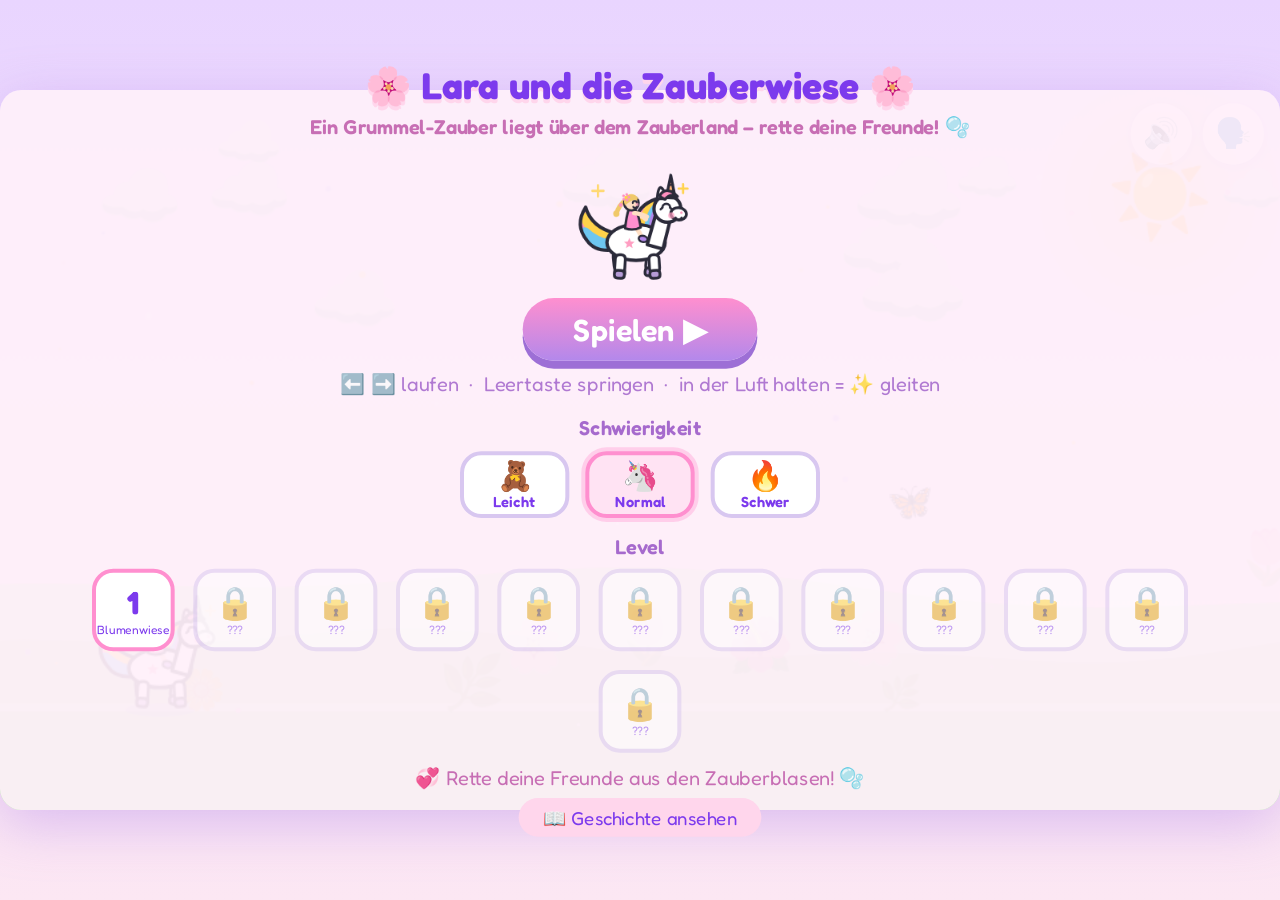
==== index.html @ b049fe11 "Großes Magie-Update: Geschichte, Fohlen, Stimmen und Musik - Geschichte: Intro-Szene (Grummel-Blasen" ====
<!DOCTYPE html>
<html lang="de">
<head>
    <meta charset="UTF-8">
    <meta name="viewport" content="width=device-width, initial-scale=1.0, maximum-scale=1.0, user-scalable=no, viewport-fit=cover">
    <title>Lara und die Zauberwiese 🦄</title>

    <!-- iPad/iPhone: als Vollbild-App vom Home-Bildschirm startbar -->
    <meta name="apple-mobile-web-app-capable" content="yes">
    <meta name="mobile-web-app-capable" content="yes">
    <meta name="apple-mobile-web-app-status-bar-style" content="black-translucent">
    <meta name="apple-mobile-web-app-title" content="Lara">
    <meta name="theme-color" content="#e9d5ff">
    <link rel="apple-touch-icon" href="bella.png">

    <!-- Verspielte Schrift "Fredoka" (optional, Fallback: Comic Sans MS) -->
    <link rel="preconnect" href="https://fonts.googleapis.com">
    <link rel="preconnect" href="https://fonts.gstatic.com" crossorigin>
    <link href="https://fonts.googleapis.com/css2?family=Fredoka:wght@400;600;700&display=swap" rel="stylesheet">

    <link rel="stylesheet" href="css/style.css">
</head>
<body>

<!-- Rahmen, der das Spiel mittig hält und skaliert -->
<div id="skalier-rahmen">
    <div id="spiel-container">

        <!-- Das eigentliche Spielfeld (feste interne Auflösung) -->
        <canvas id="spiel-canvas" width="960" height="540"></canvas>

        <!-- Kleine Knöpfe oben rechts: Pause + Ton + Stimmen -->
        <div id="hud-knoepfe">
            <button id="pause-knopf" title="Pause (P)">⏸️</button>
            <button id="mute-knopf" title="Ton an/aus (M)">🔊</button>
            <button id="stimme-knopf" title="Stimmen an/aus (S)">🗣️</button>
        </div>

        <!-- ===== Startbildschirm ===== -->
        <div class="overlay sichtbar" id="start-bildschirm">
            <h1>🌸 Lara und die Zauberwiese 🌸</h1>
            <p class="untertitel">Ein Grummel-Zauber liegt über dem Zauberland – rette deine Freunde! 🫧</p>
            <!-- Lara auf Bella wird hier live mit drawBella() gezeichnet (ui.js) -->
            <canvas id="bella-vorschau" class="bella-gross" width="220" height="170"></canvas>
            <button class="gross-knopf" id="spielen-knopf">Spielen ▶</button>
            <p class="hinweis">⬅️ ➡️ laufen &nbsp;·&nbsp; Leertaste springen &nbsp;·&nbsp; in der Luft halten = ✨ gleiten</p>
            <p class="auswahl-titel">Schwierigkeit</p>
            <div id="schwierigkeit-auswahl"></div>
            <p class="auswahl-titel">Level</p>
            <div id="level-auswahl"></div>
            <p id="highscore-anzeige"></p>
            <p id="freunde-anzeige"></p>
            <button class="klein-knopf mini" id="intro-knopf">📖 Geschichte ansehen</button>
        </div>

        <!-- ===== Intro-Szene: Die Fohlen werden entführt ===== -->
        <!-- Transparent, damit die Animation im Spielfeld sichtbar ist -->
        <div class="overlay" id="intro-bildschirm">
            <p id="intro-text"></p>
            <button class="klein-knopf" id="intro-weiter-knopf">Weiter ⏭</button>
        </div>

        <!-- ===== Geschichte vor jedem Level ===== -->
        <div class="overlay" id="geschichte-bildschirm">
            <p class="auswahl-titel" id="geschichte-titel"></p>
            <h2 id="geschichte-name"></h2>
            <div id="geschichte-freund"></div>
            <!-- In Boss-Leveln: das gefangene Fohlen, live gezeichnet -->
            <canvas id="geschichte-fohlen" width="170" height="140"></canvas>
            <p id="geschichte-text"></p>
            <button class="gross-knopf" id="geschichte-los-knopf">Los geht's! 🦄</button>
        </div>

        <!-- ===== Pause ===== -->
        <div class="overlay" id="pause-bildschirm">
            <h2>Kleine Pause 💤</h2>
            <button class="gross-knopf" id="weiter-spielen-knopf">Weiter ▶</button>
            <button class="klein-knopf" id="pause-menue-knopf">Zum Menü 🏠</button>
        </div>

        <!-- ===== Level geschafft ===== -->
        <div class="overlay" id="geschafft-bildschirm">
            <h2>🎉 Super! Toll gemacht! 🎉</h2>
            <p id="geschafft-text"></p>
            <button class="gross-knopf" id="naechstes-level-knopf">Weiter ▶</button>
        </div>

        <!-- ===== "Nochmal?" – freundlich, kein hartes Game Over ===== -->
        <div class="overlay" id="nochmal-bildschirm">
            <h2>Ohje! 💜</h2>
            <p>Lara braucht eine kleine Kuschelpause.<br>Möchtest du es nochmal versuchen?</p>
            <button class="gross-knopf" id="nochmal-knopf">Nochmal spielen 🦄</button>
            <button class="klein-knopf" id="nochmal-menue-knopf">Zum Menü 🏠</button>
        </div>

        <!-- ===== Touch-Steuerung (nur auf Touch-Geräten sichtbar) ===== -->
        <div id="touch-steuerung">
            <div class="touch-gruppe">
                <button class="touch-knopf" id="touch-links">⬅️</button>
                <button class="touch-knopf" id="touch-rechts">➡️</button>
            </div>
            <button class="touch-knopf touch-sprung" id="touch-sprung">⬆️</button>
        </div>

    </div>
</div>

<!-- Klassische Script-Tags in fester Reihenfolge – KEINE ES-Module,
     damit das Spiel per Doppelklick (file://) ohne Server startet. -->
<script src="js/config.js"></script>
<script src="js/audio.js"></script>
<script src="js/musik.js"></script>
<script src="js/stimme.js"></script>
<script src="js/input.js"></script>
<script src="js/entities.js"></script>
<script src="js/player.js"></script>
<script src="js/levels.js"></script>
<script src="js/ui.js"></script>
<script src="js/game.js"></script>

</body>
</html>
---- css/style.css ----
/* =====================================================
   Bella und die Zauberwiese – Styling
   Pastell, viel Lila und Pink, große runde Knöpfe.
   ===================================================== */

* {
    margin: 0;
    padding: 0;
    box-sizing: border-box;
}

html, body {
    height: 100%;
    overflow: hidden;
}

body {
    background: linear-gradient(#e9d5ff, #fce7f3);
    font-family: 'Fredoka', 'Comic Sans MS', sans-serif;
    touch-action: manipulation; /* kein Doppeltipp-Zoom auf Tablets */
    -webkit-user-select: none;
    user-select: none;
    -webkit-touch-callout: none; /* kein "Kopieren/Teilen"-Menü bei langem Tippen */
    overscroll-behavior: none;   /* kein Gummiband-Wackeln beim Wischen (iOS) */
}

/* Hält das Spiel mittig; der Container wird per JS skaliert */
#skalier-rahmen {
    width: 100%;
    height: 100%;
    display: flex;
    align-items: center;
    justify-content: center;
}

/* Feste interne Größe – alles darin skaliert automatisch mit */
#spiel-container {
    position: relative;
    width: 960px;
    height: 540px;
    flex: none;
}

#spiel-canvas {
    width: 100%;
    height: 100%;
    display: block;
    border-radius: 16px;
    box-shadow: 0 10px 40px rgba(179, 136, 235, 0.45);
}

/* ---------- Pause-/Ton-Knöpfe oben rechts ---------- */

#hud-knoepfe {
    position: absolute;
    top: 10px;
    right: 12px;
    display: flex;
    gap: 8px;
    z-index: 6;
}

#hud-knoepfe button {
    width: 46px;
    height: 46px;
    border: none;
    border-radius: 50%;
    background: rgba(255, 255, 255, 0.75);
    font-size: 22px;
    cursor: pointer;
    box-shadow: 0 2px 6px rgba(124, 58, 237, 0.25);
}

#hud-knoepfe button:active {
    transform: scale(0.92);
}

/* ---------- Bildschirme / Overlays ---------- */

.overlay {
    position: absolute;
    inset: 0;
    display: none;
    flex-direction: column;
    align-items: center;
    justify-content: center;
    gap: 16px;
    text-align: center;
    background: rgba(255, 240, 250, 0.93);
    border-radius: 16px;
    z-index: 10;
}

.overlay.sichtbar {
    display: flex;
}

h1 {
    font-size: 42px;
    color: #7c3aed;
    text-shadow: 0 3px 0 #ffd6ec;
}

h2 {
    font-size: 38px;
    color: #7c3aed;
}

.overlay p {
    font-size: 22px;
    color: #9d5cc9;
    line-height: 1.5;
}

.hinweis {
    font-size: 17px !important;
    opacity: 0.8;
}

/* Untertitel mit der Rahmen-Geschichte auf dem Startbildschirm */
.untertitel {
    font-size: 15px !important;
    font-weight: 600;
    color: #c76eb4 !important;
    margin-top: -4px;
}

.bella-gross {
    font-size: 90px;
    animation: winken 2s ease-in-out infinite;
}

@keyframes winken {
    0%, 100% { transform: rotate(-8deg); }
    50%      { transform: rotate(8deg) translateY(-10px); }
}

/* ---------- Startbildschirm kompakter (viele Knöpfe) ---------- */

#start-bildschirm {
    gap: 7px;
}

#start-bildschirm h1 {
    font-size: 28px;
}

/* Vorschau-Bella kleiner anzeigen (interne Auflösung bleibt 220×170) */
#bella-vorschau.bella-gross {
    width: 132px;
    height: 102px;
}

#start-bildschirm .gross-knopf {
    padding: 10px 38px;
    font-size: 23px;
}

#start-bildschirm .hinweis {
    font-size: 15px !important;
}

/* ---------- Knöpfe ---------- */

.gross-knopf {
    font-family: inherit;
    font-size: 28px;
    font-weight: 600;
    color: white;
    background: linear-gradient(#ff8fcf, #b388eb);
    border: none;
    border-radius: 40px;
    padding: 16px 48px;
    cursor: pointer;
    box-shadow: 0 6px 0 #9d6fd6;
}

.gross-knopf:active {
    transform: translateY(4px);
    box-shadow: 0 2px 0 #9d6fd6;
}

.klein-knopf {
    font-family: inherit;
    font-size: 18px;
    color: #7c3aed;
    background: #ffd6ec;
    border: none;
    border-radius: 30px;
    padding: 10px 28px;
    cursor: pointer;
}

/* ---------- Auswahl (Schwierigkeit + Level) ---------- */

.auswahl-titel {
    margin: 4px 0 -2px;
    font-size: 15px !important;
    font-weight: 600;
    color: #b388eb;
    opacity: 0.9;
}

#schwierigkeit-auswahl {
    display: flex;
    gap: 12px;
    justify-content: center;
    flex-wrap: wrap;
}

.schwierigkeit-knopf {
    font-family: inherit;
    width: 82px;
    height: 50px;
    font-size: 22px;
    color: #7c3aed;
    background: white;
    border: 3px solid #d8c7f0;
    border-radius: 16px;
    cursor: pointer;
    display: flex;
    flex-direction: column;
    align-items: center;
    justify-content: center;
}

.schwierigkeit-knopf small {
    font-size: 11px;
    font-weight: 600;
}

.schwierigkeit-knopf:active {
    transform: scale(0.93);
}

/* gewählte Stufe deutlich hervorheben */
.schwierigkeit-knopf.aktiv {
    border-color: #ff8fcf;
    background: #ffe3f3;
    box-shadow: 0 0 0 3px rgba(255, 143, 207, 0.35);
}

#level-auswahl {
    display: flex;
    gap: 14px;
    justify-content: center;
    flex-wrap: wrap;
    max-width: 880px;
}

.level-knopf {
    font-family: inherit;
    width: 62px;
    height: 62px;
    font-size: 24px;
    font-weight: 700;
    color: #7c3aed;
    background: white;
    border: 3px solid #ff8fcf;
    border-radius: 16px;
    cursor: pointer;
    display: flex;
    flex-direction: column;
    align-items: center;
    justify-content: center;
}

.level-knopf small {
    font-size: 9px;
    font-weight: 400;
}

.level-knopf:not(.gesperrt):active {
    transform: scale(0.93);
}

.level-knopf.gesperrt {
    opacity: 0.5;
    border-color: #d8c7f0;
    cursor: default;
}

#highscore-anzeige {
    font-size: 16px !important;
    color: #b388eb;
}

/* Reihe der geretteten Freunde auf dem Startbildschirm */
#freunde-anzeige {
    font-size: 15px !important;
    color: #c76eb4;
    margin-top: -6px;
}

#freunde-anzeige small {
    font-size: 12px;
    opacity: 0.8;
}

/* ---------- Geschichte-Bildschirm (vor jedem Level) ---------- */

/* Halbdurchsichtig, damit das Level dahinter als Kulisse zu sehen ist */
#geschichte-bildschirm {
    background: rgba(255, 240, 250, 0.88);
}

#geschichte-freund {
    font-size: 64px;
    line-height: 1.1;
    animation: freund-schweben 2.4s ease-in-out infinite;
}

@keyframes freund-schweben {
    0%, 100% { transform: translateY(0); }
    50%      { transform: translateY(-12px); }
}

#geschichte-text {
    max-width: 660px;
    font-size: 21px !important;
}

/* Das gefangene Fohlen auf dem Boss-Geschichte-Bildschirm */
#geschichte-fohlen {
    display: none;
    animation: freund-schweben 2.4s ease-in-out infinite;
}

/* ---------- Intro-Szene ---------- */
/* Transparent: Die Animation läuft im Spielfeld dahinter.
   Text und Knopf sitzen unten, tippen stört das Spiel nicht. */
#intro-bildschirm {
    background: none;
    justify-content: flex-end;
    padding-bottom: 26px;
    pointer-events: none;
}

#intro-bildschirm > * {
    pointer-events: auto;
}

#intro-text {
    max-width: 720px;
    background: rgba(255, 240, 250, 0.92);
    border-radius: 20px;
    padding: 12px 26px;
    font-size: 21px !important;
    box-shadow: 0 4px 14px rgba(124, 58, 237, 0.2);
}

/* kleiner Zusatz-Knopf ("Geschichte ansehen") */
.klein-knopf.mini {
    font-size: 14px;
    padding: 6px 18px;
    margin-top: -4px;
}

/* ---------- Touch-Steuerung (nur auf Touch-Geräten) ---------- */

#touch-steuerung {
    position: absolute;
    left: 0;
    right: 0;
    /* etwas höher, damit der Sprung-Knopf nicht unter dem iPad-Home-Balken liegt */
    bottom: calc(12px + env(safe-area-inset-bottom));
    display: none;
    justify-content: space-between;
    padding: 0 20px;
    z-index: 5;
    pointer-events: none; /* nur die Knöpfe selbst sind tippbar */
}

#touch-steuerung.aktiv {
    display: flex;
}

.touch-gruppe {
    display: flex;
    gap: 16px;
}

.touch-knopf {
    width: 90px;
    height: 90px;
    border: none;
    border-radius: 50%;
    background: rgba(255, 255, 255, 0.55);
    font-size: 40px;
    pointer-events: auto;
    touch-action: none;
    -webkit-tap-highlight-color: transparent;
}

.touch-knopf:active {
    background: rgba(255, 214, 236, 0.85);
}

/* Der Sprung-Knopf ist extra groß – er ist am wichtigsten */
.touch-sprung {
    width: 110px;
    height: 110px;
    font-size: 50px;
    background: rgba(255, 143, 207, 0.55);
}
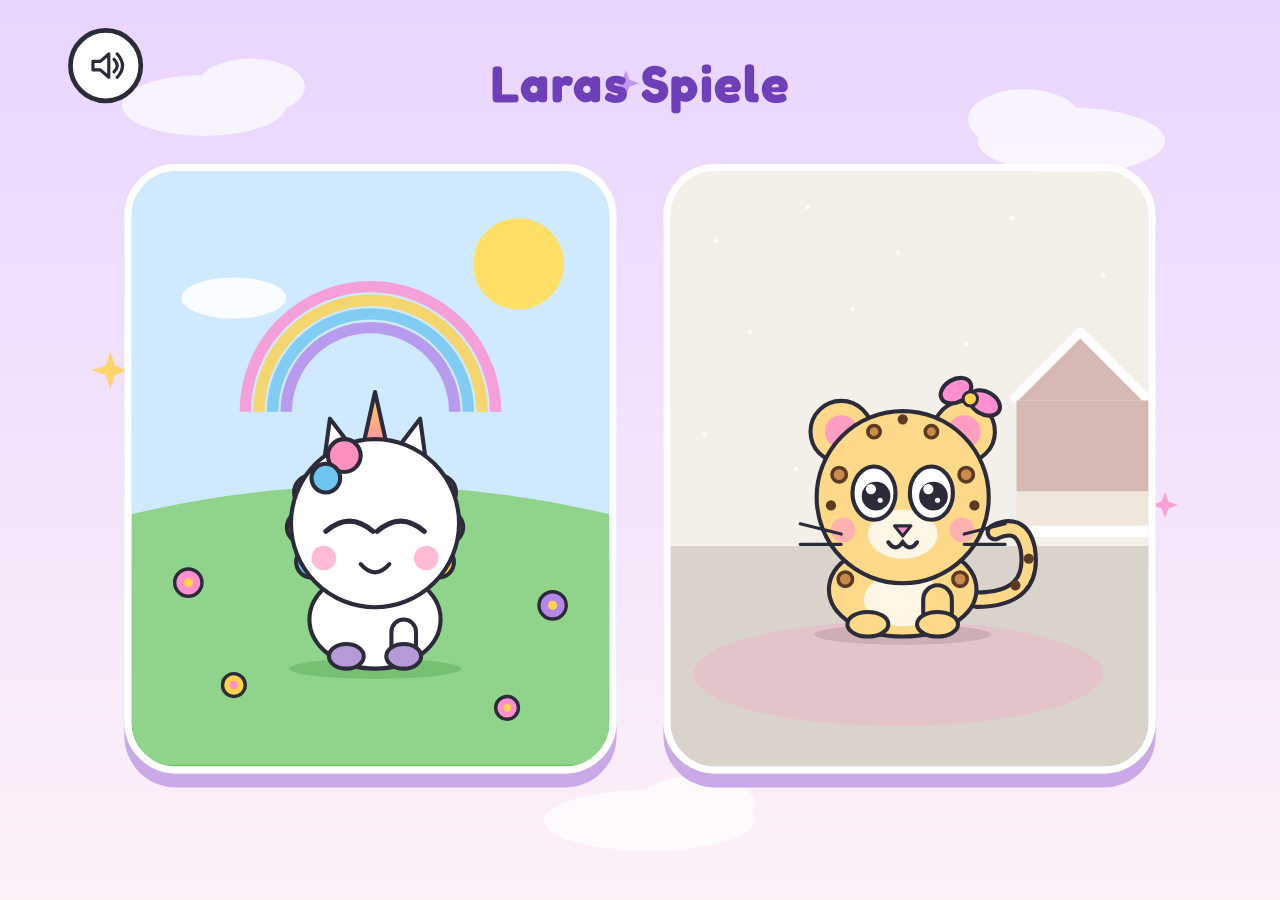
==== commit d74bf7c1: "Schritt 2: Startbildschirm „Laras Spiele" (Hub) Root-index.html mit Verlauf-Hintergrund, zwei großen" ====
--- a/index.html
+++ b/index.html
@@ -3,120 +3,176 @@
 <head>
     <meta charset="UTF-8">
     <meta name="viewport" content="width=device-width, initial-scale=1.0, maximum-scale=1.0, user-scalable=no, viewport-fit=cover">
-    <title>Lara und die Zauberwiese 🦄</title>
-
-    <!-- iPad/iPhone: als Vollbild-App vom Home-Bildschirm startbar -->
-    <meta name="apple-mobile-web-app-capable" content="yes">
-    <meta name="mobile-web-app-capable" content="yes">
-    <meta name="apple-mobile-web-app-status-bar-style" content="black-translucent">
-    <meta name="apple-mobile-web-app-title" content="Lara">
-    <meta name="theme-color" content="#e9d5ff">
-    <link rel="apple-touch-icon" href="bella.png">
+    <title>Laras Spiele</title>
 
     <!-- Verspielte Schrift "Fredoka" (optional, Fallback: Comic Sans MS) -->
     <link rel="preconnect" href="https://fonts.googleapis.com">
     <link rel="preconnect" href="https://fonts.gstatic.com" crossorigin>
     <link href="https://fonts.googleapis.com/css2?family=Fredoka:wght@400;600;700&display=swap" rel="stylesheet">
 
-    <link rel="stylesheet" href="css/style.css">
+    <link rel="stylesheet" href="hub/style.css">
 </head>
 <body>
 
-<!-- Rahmen, der das Spiel mittig hält und skaliert -->
+<!-- Rahmen, der den Startbildschirm mittig hält; die Bühne darin hat
+     eine feste interne Größe (1024 × 768) und wird per JS skaliert. -->
 <div id="skalier-rahmen">
-    <div id="spiel-container">
+    <div id="buehne">
 
-        <!-- Das eigentliche Spielfeld (feste interne Auflösung) -->
-        <canvas id="spiel-canvas" width="960" height="540"></canvas>
+        <!-- Sanfte Wolken und drei kleine Sterne im Hintergrund -->
+        <svg class="hintergrund" viewBox="0 0 1024 768" xmlns="http://www.w3.org/2000/svg" aria-hidden="true">
+            <g fill="#ffffff" opacity="0.7">
+                <ellipse cx="140" cy="90" rx="70" ry="26"/><ellipse cx="180" cy="74" rx="46" ry="24"/>
+                <ellipse cx="880" cy="120" rx="80" ry="28"/><ellipse cx="840" cy="102" rx="48" ry="26"/>
+                <ellipse cx="520" cy="700" rx="90" ry="26"/><ellipse cx="560" cy="686" rx="50" ry="24"/>
+            </g>
+            <path class="stern" d="M60 300 L64 312 L76 316 L64 320 L60 332 L56 320 L44 316 L56 312 Z" fill="#ffd24a" opacity="0.8"/>
+            <path class="stern" d="M960 420 L963 428 L971 431 L963 434 L960 442 L957 434 L949 431 L957 428 Z" fill="#ff8fcf" opacity="0.8"/>
+            <path class="stern" d="M500 60 L503 68 L511 71 L503 74 L500 82 L497 74 L489 71 L497 68 Z" fill="#b388eb" opacity="0.8"/>
+        </svg>
 
-        <!-- Kleine Knöpfe oben rechts: Pause + Ton + Stimmen -->
-        <div id="hud-knoepfe">
-            <button id="pause-knopf" title="Pause (P)">⏸️</button>
-            <button id="mute-knopf" title="Ton an/aus (M)">🔊</button>
-            <button id="stimme-knopf" title="Stimmen an/aus (S)">🗣️</button>
-        </div>
+        <!-- Ton an/aus – klein, oben links. Der Zustand gilt für alle Spiele. -->
+        <button id="ton-knopf" class="ton-knopf" title="Ton an/aus" aria-label="Ton an/aus">
+            <svg viewBox="0 0 40 40" width="36" height="36" xmlns="http://www.w3.org/2000/svg" aria-hidden="true">
+                <path d="M8 16 h7 l8 -7 v22 l-8 -7 h-7 Z" fill="none" stroke="#2b2b3a" stroke-width="3" stroke-linejoin="round"/>
+                <g class="ton-wellen">
+                    <path d="M28 14 q6 6 0 12 M31 9 q10 11 0 22" fill="none" stroke="#2b2b3a" stroke-width="3" stroke-linecap="round"/>
+                </g>
+                <!-- Durchgestrichen, wenn stumm -->
+                <path class="ton-strich" d="M8 32 L34 6" stroke="#e0507a" stroke-width="4" stroke-linecap="round"/>
+            </svg>
+        </button>
 
-        <!-- ===== Startbildschirm ===== -->
-        <div class="overlay sichtbar" id="start-bildschirm">
-            <h1>🌸 Lara und die Zauberwiese 🌸</h1>
-            <p class="untertitel">Ein Grummel-Zauber liegt über dem Zauberland – rette deine Freunde! 🫧</p>
-            <!-- Lara auf Bella wird hier live mit drawBella() gezeichnet (ui.js) -->
-            <canvas id="bella-vorschau" class="bella-gross" width="220" height="170"></canvas>
-            <button class="gross-knopf" id="spielen-knopf">Spielen ▶</button>
-            <p class="hinweis">⬅️ ➡️ laufen &nbsp;·&nbsp; Leertaste springen &nbsp;·&nbsp; in der Luft halten = ✨ gleiten</p>
-            <p class="auswahl-titel">Schwierigkeit</p>
-            <div id="schwierigkeit-auswahl"></div>
-            <p class="auswahl-titel">Level</p>
-            <div id="level-auswahl"></div>
-            <p id="highscore-anzeige"></p>
-            <p id="freunde-anzeige"></p>
-            <button class="klein-knopf mini" id="intro-knopf">📖 Geschichte ansehen</button>
-        </div>
+        <h1>Laras Spiele</h1>
 
-        <!-- ===== Intro-Szene: Die Fohlen werden entführt ===== -->
-        <!-- Transparent, damit die Animation im Spielfeld sichtbar ist -->
-        <div class="overlay" id="intro-bildschirm">
-            <p id="intro-text"></p>
-            <button class="klein-knopf" id="intro-weiter-knopf">Weiter ⏭</button>
-        </div>
+        <!-- ===== Kachel 1: Laras Zauberwiese ===== -->
+        <button class="kachel kachel-zauberwiese" data-ziel="./zauberwiese/index.html" aria-label="Laras Zauberwiese starten">
+            <svg viewBox="0 0 420 520" xmlns="http://www.w3.org/2000/svg" aria-hidden="true">
+                <!-- Sonne, Wölkchen, Wiese, Blumen -->
+                <circle cx="340" cy="80" r="40" fill="#ffe066"/>
+                <ellipse cx="90" cy="110" rx="46" ry="18" fill="#ffffff" opacity="0.9"/>
+                <path d="M0 300 Q210 250 420 300 L420 520 L0 520 Z" fill="#8fd48a"/>
+                <g stroke="#2b2b3a" stroke-width="3">
+                    <circle cx="50" cy="360" r="12" fill="#ff8fcf"/><circle cx="50" cy="360" r="4" fill="#ffd24a" stroke="none"/>
+                    <circle cx="370" cy="380" r="12" fill="#b388eb"/><circle cx="370" cy="380" r="4" fill="#ffd24a" stroke="none"/>
+                    <circle cx="90" cy="450" r="10" fill="#ffd24a"/><circle cx="90" cy="450" r="3.5" fill="#ff8fcf" stroke="none"/>
+                    <circle cx="330" cy="470" r="10" fill="#ff8fcf"/><circle cx="330" cy="470" r="3.5" fill="#ffd24a" stroke="none"/>
+                </g>
+                <!-- Regenbogen -->
+                <path d="M100 210 A110 110 0 0 1 320 210" stroke="#ff8fcf" stroke-width="10" fill="none" opacity="0.8"/>
+                <path d="M112 210 A98 98 0 0 1 308 210" stroke="#ffd24a" stroke-width="10" fill="none" opacity="0.8"/>
+                <path d="M124 210 A86 86 0 0 1 296 210" stroke="#6ec6f0" stroke-width="10" fill="none" opacity="0.8"/>
+                <path d="M136 210 A74 74 0 0 1 284 210" stroke="#b388eb" stroke-width="10" fill="none" opacity="0.8"/>
 
-        <!-- ===== Geschichte vor jedem Level ===== -->
-        <div class="overlay" id="geschichte-bildschirm">
-            <p class="auswahl-titel" id="geschichte-titel"></p>
-            <h2 id="geschichte-name"></h2>
-            <div id="geschichte-freund"></div>
-            <!-- In Boss-Leveln: das gefangene Fohlen, live gezeichnet -->
-            <canvas id="geschichte-fohlen" width="170" height="140"></canvas>
-            <p id="geschichte-text"></p>
-            <button class="gross-knopf" id="geschichte-los-knopf">Los geht's! 🦄</button>
-        </div>
+                <!-- Bella, das Einhorn (Vorderansicht) -->
+                <g transform="translate(70 180) scale(0.9)">
+                    <defs>
+                        <linearGradient id="hornHub" x1="0" y1="0" x2="0" y2="1">
+                            <stop offset="0" stop-color="#ffd24a"/><stop offset="1" stop-color="#ff8fb0"/>
+                        </linearGradient>
+                    </defs>
+                    <ellipse cx="160" cy="284" rx="84" ry="10" fill="#5fae5a" opacity="0.5"/>
+                    <ellipse cx="160" cy="236" rx="64" ry="48" fill="#ffffff" stroke="#2b2b3a" stroke-width="4"/>
+                    <ellipse cx="132" cy="272" rx="17" ry="12" fill="#b59bd6" stroke="#2b2b3a" stroke-width="4"/>
+                    <!-- Rechtes Vorderbein: winkt beim Laden (CSS-Animation "winken") -->
+                    <g class="winke-arm">
+                        <rect x="176" y="236" width="24" height="40" rx="12" fill="#ffffff" stroke="#2b2b3a" stroke-width="4"/>
+                        <ellipse cx="188" cy="272" rx="17" ry="12" fill="#b59bd6" stroke="#2b2b3a" stroke-width="4"/>
+                    </g>
+                    <!-- Mähne -->
+                    <circle cx="98" cy="112" r="17" fill="#ff8fbf" stroke="#2b2b3a" stroke-width="4"/>
+                    <circle cx="90" cy="146" r="16" fill="#ffd24a" stroke="#2b2b3a" stroke-width="4"/>
+                    <circle cx="98" cy="180" r="15" fill="#6ec6f0" stroke="#2b2b3a" stroke-width="4"/>
+                    <circle cx="222" cy="112" r="17" fill="#b388eb" stroke="#2b2b3a" stroke-width="4"/>
+                    <circle cx="230" cy="146" r="16" fill="#ff8fbf" stroke="#2b2b3a" stroke-width="4"/>
+                    <circle cx="222" cy="180" r="15" fill="#ffd24a" stroke="#2b2b3a" stroke-width="4"/>
+                    <!-- Ohren und Horn -->
+                    <path d="M110 84 L116 40 L142 74 Z" fill="#ffffff" stroke="#2b2b3a" stroke-width="4" stroke-linejoin="round"/>
+                    <path d="M210 84 L204 40 L178 74 Z" fill="#ffffff" stroke="#2b2b3a" stroke-width="4" stroke-linejoin="round"/>
+                    <path d="M148 68 L160 14 L172 68 Z" fill="url(#hornHub)" stroke="#2b2b3a" stroke-width="4" stroke-linejoin="round"/>
+                    <!-- Kopf -->
+                    <circle cx="160" cy="142" r="82" fill="#ffffff" stroke="#2b2b3a" stroke-width="4"/>
+                    <circle cx="130" cy="76" r="16" fill="#ff8fbf" stroke="#2b2b3a" stroke-width="4"/>
+                    <circle cx="112" cy="98" r="14" fill="#6ec6f0" stroke="#2b2b3a" stroke-width="4"/>
+                    <!-- Fröhlich geschlossene Augen, Wangen, Lächeln -->
+                    <path d="M112 150 Q135 130 158 150" stroke="#2b2b3a" stroke-width="5" fill="none" stroke-linecap="round"/>
+                    <path d="M162 150 Q185 130 208 150" stroke="#2b2b3a" stroke-width="5" fill="none" stroke-linecap="round"/>
+                    <circle cx="110" cy="176" r="12" fill="#ff9ec2" opacity="0.7"/>
+                    <circle cx="210" cy="176" r="12" fill="#ff9ec2" opacity="0.7"/>
+                    <path d="M146 182 Q160 198 174 182" stroke="#2b2b3a" stroke-width="4" fill="none" stroke-linecap="round"/>
+                </g>
+            </svg>
+        </button>
 
-        <!-- ===== Pause ===== -->
-        <div class="overlay" id="pause-bildschirm">
-            <h2>Kleine Pause 💤</h2>
-            <button class="gross-knopf" id="weiter-spielen-knopf">Weiter ▶</button>
-            <button class="klein-knopf" id="pause-menue-knopf">Zum Menü 🏠</button>
-        </div>
+        <!-- ===== Kachel 2: Leo Ella (Platzhalter – das Spiel kommt später) ===== -->
+        <button class="kachel kachel-leo" data-ziel="./leo-ella/index.html" aria-label="Leo Ella starten">
+            <svg viewBox="0 0 420 520" xmlns="http://www.w3.org/2000/svg" aria-hidden="true">
+                <!-- Pünktchen-Tapete -->
+                <g fill="#ffffff" opacity="0.9">
+                    <circle cx="40" cy="60" r="2"/><circle cx="120" cy="30" r="2"/><circle cx="200" cy="70" r="2"/><circle cx="300" cy="40" r="2"/><circle cx="380" cy="90" r="2"/>
+                    <circle cx="70" cy="140" r="2"/><circle cx="160" cy="120" r="2"/><circle cx="260" cy="150" r="2"/><circle cx="350" cy="170" r="2"/><circle cx="30" cy="230" r="2"/>
+                    <circle cx="390" cy="250" r="2"/><circle cx="110" cy="260" r="2"/><circle cx="330" cy="290" r="2"/>
+                </g>
+                <!-- Hausbett-Ecke -->
+                <path d="M300 200 L360 140 L420 200 Z" fill="#d6b9b2"/>
+                <path d="M300 200 L360 140 L420 200" stroke="#ffffff" stroke-width="8" fill="none" stroke-linejoin="round"/>
+                <rect x="304" y="200" width="116" height="80" fill="#d6b9b2"/>
+                <rect x="304" y="280" width="116" height="34" fill="#efe6dc"/>
+                <rect x="300" y="310" width="120" height="10" fill="#ffffff"/>
+                <!-- Altrosa Teppich -->
+                <ellipse cx="200" cy="440" rx="180" ry="46" fill="#e3c4c9"/>
 
-        <!-- ===== Level geschafft ===== -->
-        <div class="overlay" id="geschafft-bildschirm">
-            <h2>🎉 Super! Toll gemacht! 🎉</h2>
-            <p id="geschafft-text"></p>
-            <button class="gross-knopf" id="naechstes-level-knopf">Weiter ▶</button>
-        </div>
-
-        <!-- ===== "Nochmal?" – freundlich, kein hartes Game Over ===== -->
-        <div class="overlay" id="nochmal-bildschirm">
-            <h2>Ohje! 💜</h2>
-            <p>Lara braucht eine kleine Kuschelpause.<br>Möchtest du es nochmal versuchen?</p>
-            <button class="gross-knopf" id="nochmal-knopf">Nochmal spielen 🦄</button>
-            <button class="klein-knopf" id="nochmal-menue-knopf">Zum Menü 🏠</button>
-        </div>
-
-        <!-- ===== Touch-Steuerung (nur auf Touch-Geräten sichtbar) ===== -->
-        <div id="touch-steuerung">
-            <div class="touch-gruppe">
-                <button class="touch-knopf" id="touch-links">⬅️</button>
-                <button class="touch-knopf" id="touch-rechts">➡️</button>
-            </div>
-            <button class="touch-knopf touch-sprung" id="touch-sprung">⬆️</button>
-        </div>
+                <!-- Leo Ella, der kleine Leopard, sitzt -->
+                <g transform="translate(60 150) scale(0.9)">
+                    <ellipse cx="160" cy="284" rx="86" ry="10" fill="#b89aa0" opacity="0.5"/>
+                    <!-- Schwanz -->
+                    <path d="M232 250 Q290 250 282 200 Q276 172 250 184" stroke="#2b2b3a" stroke-width="18" fill="none" stroke-linecap="round"/>
+                    <path d="M232 250 Q290 250 282 200 Q276 172 250 184" stroke="#ffd98a" stroke-width="10" fill="none" stroke-linecap="round"/>
+                    <circle cx="270" cy="236" r="5" fill="#5a3a22"/><circle cx="283" cy="210" r="5" fill="#5a3a22"/>
+                    <!-- Körper mit hellem Bauch -->
+                    <ellipse cx="160" cy="240" rx="72" ry="46" fill="#ffd98a" stroke="#2b2b3a" stroke-width="4"/>
+                    <ellipse cx="160" cy="250" rx="38" ry="26" fill="#fff6e6"/>
+                    <circle cx="104" cy="230" r="7" fill="#c98a4a" stroke="#5a3a22" stroke-width="3.5"/>
+                    <circle cx="216" cy="230" r="7" fill="#c98a4a" stroke="#5a3a22" stroke-width="3.5"/>
+                    <ellipse cx="126" cy="274" rx="20" ry="12" fill="#ffd98a" stroke="#2b2b3a" stroke-width="4"/>
+                    <!-- Rechte Pfote: winkt beim Laden -->
+                    <g class="winke-arm">
+                        <rect x="180" y="236" width="28" height="40" rx="14" fill="#ffd98a" stroke="#2b2b3a" stroke-width="4"/>
+                        <ellipse cx="194" cy="274" rx="20" ry="12" fill="#ffd98a" stroke="#2b2b3a" stroke-width="4"/>
+                    </g>
+                    <!-- Runde Öhrchen -->
+                    <circle cx="100" cy="86" r="30" fill="#ffd98a" stroke="#2b2b3a" stroke-width="4"/><circle cx="100" cy="86" r="16" fill="#ff9ec2"/>
+                    <circle cx="220" cy="86" r="30" fill="#ffd98a" stroke="#2b2b3a" stroke-width="4"/><circle cx="220" cy="86" r="16" fill="#ff9ec2"/>
+                    <!-- Kopf mit Rosetten-Flecken -->
+                    <circle cx="160" cy="150" r="84" fill="#ffd98a" stroke="#2b2b3a" stroke-width="4"/>
+                    <circle cx="98" cy="128" r="7" fill="#c98a4a" stroke="#5a3a22" stroke-width="3.5"/><circle cx="90" cy="158" r="5" fill="#5a3a22"/>
+                    <circle cx="222" cy="128" r="7" fill="#c98a4a" stroke="#5a3a22" stroke-width="3.5"/><circle cx="230" cy="158" r="5" fill="#5a3a22"/>
+                    <circle cx="132" cy="86" r="6" fill="#c98a4a" stroke="#5a3a22" stroke-width="3.5"/><circle cx="160" cy="74" r="5" fill="#5a3a22"/>
+                    <circle cx="188" cy="86" r="6" fill="#c98a4a" stroke="#5a3a22" stroke-width="3.5"/>
+                    <!-- Schleife -->
+                    <ellipse cx="212" cy="46" rx="16" ry="11" fill="#ff8fcf" stroke="#2b2b3a" stroke-width="4" transform="rotate(-30 212 46)"/>
+                    <ellipse cx="240" cy="58" rx="16" ry="11" fill="#ff8fcf" stroke="#2b2b3a" stroke-width="4" transform="rotate(30 240 58)"/>
+                    <circle cx="226" cy="54" r="7" fill="#ffd24a" stroke="#2b2b3a" stroke-width="3"/>
+                    <!-- Schnauze, große Glanzaugen, Wangen, Näschen, Mund, Schnurrhaare -->
+                    <ellipse cx="160" cy="186" rx="34" ry="24" fill="#fff6e6"/>
+                    <ellipse cx="132" cy="146" rx="21" ry="26" fill="#ffffff" stroke="#2b2b3a" stroke-width="4"/>
+                    <circle cx="134" cy="149" r="14" fill="#2b2b3a"/><circle cx="129" cy="142" r="5" fill="#ffffff"/><circle cx="138" cy="153" r="2.5" fill="#ffffff"/>
+                    <ellipse cx="188" cy="146" rx="21" ry="26" fill="#ffffff" stroke="#2b2b3a" stroke-width="4"/>
+                    <circle cx="190" cy="149" r="14" fill="#2b2b3a"/><circle cx="185" cy="142" r="5" fill="#ffffff"/><circle cx="194" cy="153" r="2.5" fill="#ffffff"/>
+                    <circle cx="102" cy="182" r="12" fill="#ff9ec2" opacity="0.7"/><circle cx="218" cy="182" r="12" fill="#ff9ec2" opacity="0.7"/>
+                    <path d="M152 178 L168 178 L160 188 Z" fill="#ff8fcf" stroke="#2b2b3a" stroke-width="3" stroke-linejoin="round"/>
+                    <path d="M146 194 Q153 204 160 194 Q167 204 174 194" stroke="#2b2b3a" stroke-width="4" fill="none" stroke-linecap="round"/>
+                    <path d="M60 176 L100 186 M60 196 L100 196" stroke="#2b2b3a" stroke-width="3" stroke-linecap="round"/>
+                    <path d="M260 176 L220 186 M260 196 L220 196" stroke="#2b2b3a" stroke-width="3" stroke-linecap="round"/>
+                </g>
+            </svg>
+        </button>
 
     </div>
 </div>
 
-<!-- Klassische Script-Tags in fester Reihenfolge – KEINE ES-Module,
-     damit das Spiel per Doppelklick (file://) ohne Server startet. -->
-<script src="js/config.js"></script>
-<script src="js/audio.js"></script>
-<script src="js/musik.js"></script>
-<script src="js/stimme.js"></script>
-<script src="js/input.js"></script>
-<script src="js/entities.js"></script>
-<script src="js/player.js"></script>
-<script src="js/levels.js"></script>
-<script src="js/ui.js"></script>
-<script src="js/game.js"></script>
+<!-- Klassisches Script-Tag – KEINE ES-Module, damit alles per Doppelklick (file://) läuft -->
+<script src="hub/hub.js"></script>
 
 </body>
 </html>
--- a/hub/style.css
+++ b/hub/style.css
@@ -0,0 +1,171 @@
+/* =====================================================
+   Laras Spiele – Startbildschirm (Hub)
+   Flieder-zu-Rosa-Verlauf, zwei große Kacheln, kleiner
+   Ton-Knopf. Feste Bühne 1024 × 768, per JS skaliert.
+   ===================================================== */
+
+* {
+    margin: 0;
+    padding: 0;
+    box-sizing: border-box;
+}
+
+html, body {
+    height: 100%;
+    overflow: hidden;
+}
+
+body {
+    background: linear-gradient(#e9d5ff, #fdf1f8);
+    font-family: 'Fredoka', 'Comic Sans MS', sans-serif;
+    touch-action: manipulation;       /* kein Doppeltipp-Zoom auf Tablets */
+    -webkit-user-select: none;
+    user-select: none;
+    -webkit-touch-callout: none;      /* kein "Kopieren/Teilen"-Menü bei langem Tippen */
+    overscroll-behavior: none;        /* kein Gummiband-Wackeln (iOS) */
+}
+
+/* Hält die Bühne mittig; die Bühne wird per JS skaliert */
+#skalier-rahmen {
+    width: 100%;
+    height: 100%;
+    display: flex;
+    align-items: center;
+    justify-content: center;
+}
+
+/* Feste interne Größe – alles darin skaliert automatisch mit */
+#buehne {
+    position: relative;
+    width: 1024px;
+    height: 768px;
+    flex: none;
+    background: linear-gradient(#e9d5ff, #fdf1f8);
+    overflow: hidden;
+}
+
+.hintergrund {
+    position: absolute;
+    inset: 0;
+    width: 100%;
+    height: 100%;
+    display: block;
+}
+
+/* Die drei Sterne funkeln ganz sanft */
+.hintergrund .stern {
+    animation: funkeln 2.6s ease-in-out infinite;
+    transform-box: fill-box;
+    transform-origin: center;
+}
+.hintergrund .stern:nth-child(3) { animation-delay: 0.8s; }
+.hintergrund .stern:nth-child(4) { animation-delay: 1.6s; }
+
+@keyframes funkeln {
+    0%, 100% { transform: scale(1);   opacity: 0.8; }
+    50%      { transform: scale(1.4); opacity: 1;   }
+}
+
+h1 {
+    position: absolute;
+    left: 0;
+    top: 44px;
+    width: 100%;
+    text-align: center;
+    font-size: 44px;
+    font-weight: 700;
+    color: #6d3fb8;
+    letter-spacing: 1px;
+    pointer-events: none;
+}
+
+/* ---------- Ton-Knopf oben links ---------- */
+
+.ton-knopf {
+    position: absolute;
+    left: 24px;
+    top: 24px;
+    width: 64px;
+    height: 64px;
+    border-radius: 50%;
+    border: 4px solid #2b2b3a;
+    background: #ffffff;
+    display: flex;
+    align-items: center;
+    justify-content: center;
+    padding: 0;
+    cursor: pointer;
+    -webkit-tap-highlight-color: transparent;
+}
+
+.ton-knopf:active {
+    transform: scale(0.92);
+}
+
+/* Stumm: Schallwellen weg, roter Strich drüber */
+.ton-knopf .ton-strich { display: none; }
+.ton-knopf.stumm .ton-strich { display: block; }
+.ton-knopf.stumm .ton-wellen { display: none; }
+
+/* ---------- Spiele-Kacheln ---------- */
+
+.kachel {
+    position: absolute;
+    top: 140px;
+    width: 420px;
+    height: 520px;
+    border-radius: 44px;
+    border: 6px solid #ffffff;
+    box-shadow: 0 12px 0 #c9a9e8;     /* lila Schattenkante */
+    padding: 0;
+    overflow: hidden;
+    cursor: pointer;
+    -webkit-tap-highlight-color: transparent;
+    transition: transform 0.08s ease-out, box-shadow 0.08s ease-out;
+}
+
+.kachel svg {
+    display: block;
+    width: 408px;
+    height: 508px;
+}
+
+/* Beim Tippen drückt sich die Kachel in die Schattenkante hinein */
+.kachel:active,
+.kachel.gedrueckt {
+    transform: translateY(8px);
+    box-shadow: 0 4px 0 #c9a9e8;
+}
+
+.kachel-zauberwiese {
+    left: 72px;
+    background: linear-gradient(#cfe9ff 0px, #cfe9ff 300px, #a7e3a0 300px, #6cc06a 520px);
+}
+
+.kachel-leo {
+    left: 532px;
+    background: linear-gradient(#f3efe9 0px, #f3efe9 320px, #d9d3cb 320px, #d9d3cb 520px);
+}
+
+/* ---------- Winken beim Laden ---------- */
+
+/* Der Arm dreht sich um seinen oberen Ansatz am Körper */
+.winke-arm {
+    transform-box: fill-box;
+    transform-origin: 50% 0%;
+    animation: winken 1.6s ease-in-out 0.4s 1 both;
+}
+
+/* Leo winkt einen Tick später als Bella */
+.kachel-leo .winke-arm {
+    animation-delay: 0.7s;
+}
+
+@keyframes winken {
+    0%   { transform: rotate(0deg); }
+    30%  { transform: rotate(-80deg); }
+    50%  { transform: rotate(-55deg); }
+    70%  { transform: rotate(-85deg); }
+    85%  { transform: rotate(-60deg); }
+    100% { transform: rotate(0deg); }
+}
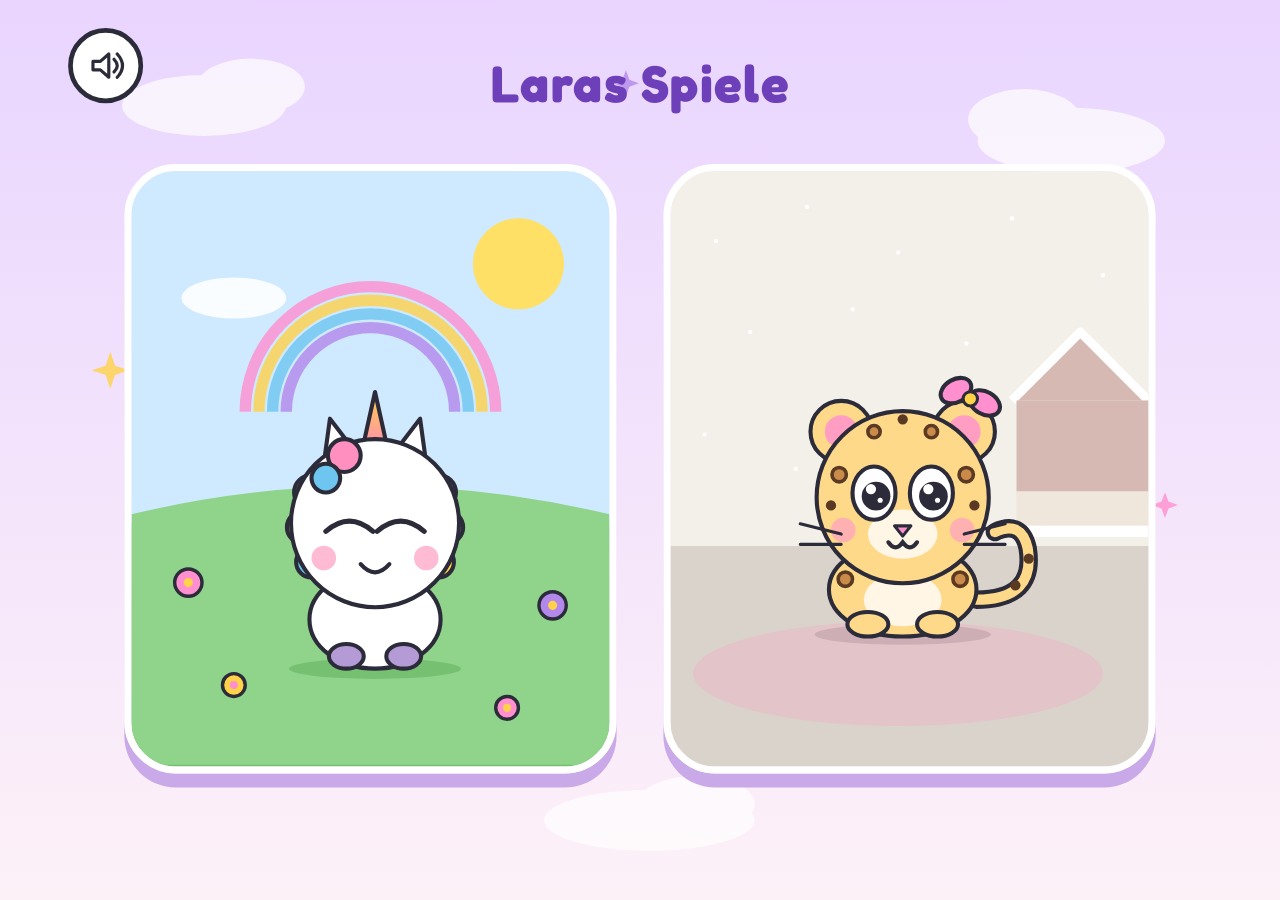
==== commit 3a149217: "Hub: Kacheln 1:1 aus leo-ella/design/hub übernommen Die beiden Kachel-SVGs aus der Design-Leinwand e" ====
--- a/index.html
+++ b/index.html
@@ -5,11 +5,24 @@
     <meta name="viewport" content="width=device-width, initial-scale=1.0, maximum-scale=1.0, user-scalable=no, viewport-fit=cover">
     <title>Laras Spiele</title>
 
+    <!-- „Zum Home-Bildschirm hinzufügen": App-Manifest (Name, Icon, Vollbild, quer) -->
+    <link rel="manifest" href="manifest.json">
+    <link rel="icon" href="icons/icon-192.png" type="image/png">
+
+    <!-- iPad/iPhone: Vollbild ohne Browserleiste, eigenes Symbol -->
+    <meta name="apple-mobile-web-app-capable" content="yes">
+    <meta name="mobile-web-app-capable" content="yes">
+    <meta name="apple-mobile-web-app-status-bar-style" content="black-translucent">
+    <meta name="apple-mobile-web-app-title" content="Laras Spiele">
+    <meta name="theme-color" content="#e9d5ff">
+    <link rel="apple-touch-icon" href="icons/icon-192.png">
+
     <!-- Verspielte Schrift "Fredoka" (optional, Fallback: Comic Sans MS) -->
     <link rel="preconnect" href="https://fonts.googleapis.com">
     <link rel="preconnect" href="https://fonts.gstatic.com" crossorigin>
     <link href="https://fonts.googleapis.com/css2?family=Fredoka:wght@400;600;700&display=swap" rel="stylesheet">
 
+    <link rel="stylesheet" href="gemeinsam/basis.css">
     <link rel="stylesheet" href="hub/style.css">
 </head>
 <body>
@@ -47,124 +60,103 @@
 
         <!-- ===== Kachel 1: Laras Zauberwiese ===== -->
         <button class="kachel kachel-zauberwiese" data-ziel="./zauberwiese/index.html" aria-label="Laras Zauberwiese starten">
-            <svg viewBox="0 0 420 520" xmlns="http://www.w3.org/2000/svg" aria-hidden="true">
-                <!-- Sonne, Wölkchen, Wiese, Blumen -->
-                <circle cx="340" cy="80" r="40" fill="#ffe066"/>
-                <ellipse cx="90" cy="110" rx="46" ry="18" fill="#ffffff" opacity="0.9"/>
-                <path d="M0 300 Q210 250 420 300 L420 520 L0 520 Z" fill="#8fd48a"/>
-                <g stroke="#2b2b3a" stroke-width="3">
-                    <circle cx="50" cy="360" r="12" fill="#ff8fcf"/><circle cx="50" cy="360" r="4" fill="#ffd24a" stroke="none"/>
-                    <circle cx="370" cy="380" r="12" fill="#b388eb"/><circle cx="370" cy="380" r="4" fill="#ffd24a" stroke="none"/>
-                    <circle cx="90" cy="450" r="10" fill="#ffd24a"/><circle cx="90" cy="450" r="3.5" fill="#ff8fcf" stroke="none"/>
-                    <circle cx="330" cy="470" r="10" fill="#ff8fcf"/><circle cx="330" cy="470" r="3.5" fill="#ffd24a" stroke="none"/>
-                </g>
-                <!-- Regenbogen -->
-                <path d="M100 210 A110 110 0 0 1 320 210" stroke="#ff8fcf" stroke-width="10" fill="none" opacity="0.8"/>
-                <path d="M112 210 A98 98 0 0 1 308 210" stroke="#ffd24a" stroke-width="10" fill="none" opacity="0.8"/>
-                <path d="M124 210 A86 86 0 0 1 296 210" stroke="#6ec6f0" stroke-width="10" fill="none" opacity="0.8"/>
-                <path d="M136 210 A74 74 0 0 1 284 210" stroke="#b388eb" stroke-width="10" fill="none" opacity="0.8"/>
-
-                <!-- Bella, das Einhorn (Vorderansicht) -->
-                <g transform="translate(70 180) scale(0.9)">
-                    <defs>
-                        <linearGradient id="hornHub" x1="0" y1="0" x2="0" y2="1">
-                            <stop offset="0" stop-color="#ffd24a"/><stop offset="1" stop-color="#ff8fb0"/>
-                        </linearGradient>
-                    </defs>
-                    <ellipse cx="160" cy="284" rx="84" ry="10" fill="#5fae5a" opacity="0.5"/>
-                    <ellipse cx="160" cy="236" rx="64" ry="48" fill="#ffffff" stroke="#2b2b3a" stroke-width="4"/>
-                    <ellipse cx="132" cy="272" rx="17" ry="12" fill="#b59bd6" stroke="#2b2b3a" stroke-width="4"/>
-                    <!-- Rechtes Vorderbein: winkt beim Laden (CSS-Animation "winken") -->
-                    <g class="winke-arm">
-                        <rect x="176" y="236" width="24" height="40" rx="12" fill="#ffffff" stroke="#2b2b3a" stroke-width="4"/>
-                        <ellipse cx="188" cy="272" rx="17" ry="12" fill="#b59bd6" stroke="#2b2b3a" stroke-width="4"/>
-                    </g>
-                    <!-- Mähne -->
-                    <circle cx="98" cy="112" r="17" fill="#ff8fbf" stroke="#2b2b3a" stroke-width="4"/>
-                    <circle cx="90" cy="146" r="16" fill="#ffd24a" stroke="#2b2b3a" stroke-width="4"/>
-                    <circle cx="98" cy="180" r="15" fill="#6ec6f0" stroke="#2b2b3a" stroke-width="4"/>
-                    <circle cx="222" cy="112" r="17" fill="#b388eb" stroke="#2b2b3a" stroke-width="4"/>
-                    <circle cx="230" cy="146" r="16" fill="#ff8fbf" stroke="#2b2b3a" stroke-width="4"/>
-                    <circle cx="222" cy="180" r="15" fill="#ffd24a" stroke="#2b2b3a" stroke-width="4"/>
-                    <!-- Ohren und Horn -->
-                    <path d="M110 84 L116 40 L142 74 Z" fill="#ffffff" stroke="#2b2b3a" stroke-width="4" stroke-linejoin="round"/>
-                    <path d="M210 84 L204 40 L178 74 Z" fill="#ffffff" stroke="#2b2b3a" stroke-width="4" stroke-linejoin="round"/>
-                    <path d="M148 68 L160 14 L172 68 Z" fill="url(#hornHub)" stroke="#2b2b3a" stroke-width="4" stroke-linejoin="round"/>
-                    <!-- Kopf -->
-                    <circle cx="160" cy="142" r="82" fill="#ffffff" stroke="#2b2b3a" stroke-width="4"/>
-                    <circle cx="130" cy="76" r="16" fill="#ff8fbf" stroke="#2b2b3a" stroke-width="4"/>
-                    <circle cx="112" cy="98" r="14" fill="#6ec6f0" stroke="#2b2b3a" stroke-width="4"/>
-                    <!-- Fröhlich geschlossene Augen, Wangen, Lächeln -->
-                    <path d="M112 150 Q135 130 158 150" stroke="#2b2b3a" stroke-width="5" fill="none" stroke-linecap="round"/>
-                    <path d="M162 150 Q185 130 208 150" stroke="#2b2b3a" stroke-width="5" fill="none" stroke-linecap="round"/>
-                    <circle cx="110" cy="176" r="12" fill="#ff9ec2" opacity="0.7"/>
-                    <circle cx="210" cy="176" r="12" fill="#ff9ec2" opacity="0.7"/>
-                    <path d="M146 182 Q160 198 174 182" stroke="#2b2b3a" stroke-width="4" fill="none" stroke-linecap="round"/>
-                </g>
+            <svg aria-hidden="true" style="font-family: Fredoka, 'Comic Sans MS', sans-serif;" viewBox="0 0 420 520" xmlns="http://www.w3.org/2000/svg">
+            <circle cx="340" cy="80" r="40" fill="#ffe066"></circle>
+            <ellipse cx="90" cy="110" rx="46" ry="18" fill="#ffffff" opacity="0.9"></ellipse>
+            <path d="M0 300 Q210 250 420 300 L420 520 L0 520 Z" fill="#8fd48a"></path>
+            <g stroke="#2b2b3a" stroke-width="3">
+              <circle cx="50" cy="360" r="12" fill="#ff8fcf"></circle><circle cx="50" cy="360" r="4" fill="#ffd24a" stroke="none"></circle>
+              <circle cx="370" cy="380" r="12" fill="#b388eb"></circle><circle cx="370" cy="380" r="4" fill="#ffd24a" stroke="none"></circle>
+              <circle cx="90" cy="450" r="10" fill="#ffd24a"></circle><circle cx="90" cy="450" r="3.5" fill="#ff8fcf" stroke="none"></circle>
+              <circle cx="330" cy="470" r="10" fill="#ff8fcf"></circle><circle cx="330" cy="470" r="3.5" fill="#ffd24a" stroke="none"></circle>
+            </g>
+            <path d="M100 210 A110 110 0 0 1 320 210" stroke="#ff8fcf" stroke-width="10" fill="none" opacity="0.8"></path>
+            <path d="M112 210 A98 98 0 0 1 308 210" stroke="#ffd24a" stroke-width="10" fill="none" opacity="0.8"></path>
+            <path d="M124 210 A86 86 0 0 1 296 210" stroke="#6ec6f0" stroke-width="10" fill="none" opacity="0.8"></path>
+            <path d="M136 210 A74 74 0 0 1 284 210" stroke="#b388eb" stroke-width="10" fill="none" opacity="0.8"></path>
+            <!-- Bella – Quelle: leo-ella/design/hub/kachel-zauberwiese.svg; .figur winkt beim Laden (CSS) -->
+            <g class="figur">
+            <g transform="translate(70 180) scale(0.9)">
+              <defs>
+                <linearGradient id="hornHub" x1="0" y1="0" x2="0" y2="1">
+                  <stop offset="0" stop-color="#ffd24a"></stop><stop offset="1" stop-color="#ff8fb0"></stop>
+                </linearGradient>
+              </defs>
+              <ellipse cx="160" cy="284" rx="84" ry="10" fill="#5fae5a" opacity="0.5"></ellipse>
+              <ellipse cx="160" cy="236" rx="64" ry="48" fill="#ffffff" stroke="#2b2b3a" stroke-width="4"></ellipse>
+              <ellipse cx="132" cy="272" rx="17" ry="12" fill="#b59bd6" stroke="#2b2b3a" stroke-width="4"></ellipse>
+              <ellipse cx="188" cy="272" rx="17" ry="12" fill="#b59bd6" stroke="#2b2b3a" stroke-width="4"></ellipse>
+              <circle cx="98" cy="112" r="17" fill="#ff8fbf" stroke="#2b2b3a" stroke-width="4"></circle>
+              <circle cx="90" cy="146" r="16" fill="#ffd24a" stroke="#2b2b3a" stroke-width="4"></circle>
+              <circle cx="98" cy="180" r="15" fill="#6ec6f0" stroke="#2b2b3a" stroke-width="4"></circle>
+              <circle cx="222" cy="112" r="17" fill="#b388eb" stroke="#2b2b3a" stroke-width="4"></circle>
+              <circle cx="230" cy="146" r="16" fill="#ff8fbf" stroke="#2b2b3a" stroke-width="4"></circle>
+              <circle cx="222" cy="180" r="15" fill="#ffd24a" stroke="#2b2b3a" stroke-width="4"></circle>
+              <path d="M110 84 L116 40 L142 74 Z" fill="#ffffff" stroke="#2b2b3a" stroke-width="4" stroke-linejoin="round"></path>
+              <path d="M210 84 L204 40 L178 74 Z" fill="#ffffff" stroke="#2b2b3a" stroke-width="4" stroke-linejoin="round"></path>
+              <path d="M148 68 L160 14 L172 68 Z" fill="url(#hornHub)" stroke="#2b2b3a" stroke-width="4" stroke-linejoin="round"></path>
+              <circle cx="160" cy="142" r="82" fill="#ffffff" stroke="#2b2b3a" stroke-width="4"></circle>
+              <circle cx="130" cy="76" r="16" fill="#ff8fbf" stroke="#2b2b3a" stroke-width="4"></circle>
+              <circle cx="112" cy="98" r="14" fill="#6ec6f0" stroke="#2b2b3a" stroke-width="4"></circle>
+              <path d="M112 150 Q135 130 158 150" stroke="#2b2b3a" stroke-width="5" fill="none" stroke-linecap="round"></path>
+              <path d="M162 150 Q185 130 208 150" stroke="#2b2b3a" stroke-width="5" fill="none" stroke-linecap="round"></path>
+              <circle cx="110" cy="176" r="12" fill="#ff9ec2" opacity="0.7"></circle>
+              <circle cx="210" cy="176" r="12" fill="#ff9ec2" opacity="0.7"></circle>
+              <path d="M146 182 Q160 198 174 182" stroke="#2b2b3a" stroke-width="4" fill="none" stroke-linecap="round"></path>
+            </g>
+            </g>
             </svg>
         </button>
 
         <!-- ===== Kachel 2: Leo Ella (Platzhalter – das Spiel kommt später) ===== -->
         <button class="kachel kachel-leo" data-ziel="./leo-ella/index.html" aria-label="Leo Ella starten">
-            <svg viewBox="0 0 420 520" xmlns="http://www.w3.org/2000/svg" aria-hidden="true">
-                <!-- Pünktchen-Tapete -->
-                <g fill="#ffffff" opacity="0.9">
-                    <circle cx="40" cy="60" r="2"/><circle cx="120" cy="30" r="2"/><circle cx="200" cy="70" r="2"/><circle cx="300" cy="40" r="2"/><circle cx="380" cy="90" r="2"/>
-                    <circle cx="70" cy="140" r="2"/><circle cx="160" cy="120" r="2"/><circle cx="260" cy="150" r="2"/><circle cx="350" cy="170" r="2"/><circle cx="30" cy="230" r="2"/>
-                    <circle cx="390" cy="250" r="2"/><circle cx="110" cy="260" r="2"/><circle cx="330" cy="290" r="2"/>
-                </g>
-                <!-- Hausbett-Ecke -->
-                <path d="M300 200 L360 140 L420 200 Z" fill="#d6b9b2"/>
-                <path d="M300 200 L360 140 L420 200" stroke="#ffffff" stroke-width="8" fill="none" stroke-linejoin="round"/>
-                <rect x="304" y="200" width="116" height="80" fill="#d6b9b2"/>
-                <rect x="304" y="280" width="116" height="34" fill="#efe6dc"/>
-                <rect x="300" y="310" width="120" height="10" fill="#ffffff"/>
-                <!-- Altrosa Teppich -->
-                <ellipse cx="200" cy="440" rx="180" ry="46" fill="#e3c4c9"/>
-
-                <!-- Leo Ella, der kleine Leopard, sitzt -->
-                <g transform="translate(60 150) scale(0.9)">
-                    <ellipse cx="160" cy="284" rx="86" ry="10" fill="#b89aa0" opacity="0.5"/>
-                    <!-- Schwanz -->
-                    <path d="M232 250 Q290 250 282 200 Q276 172 250 184" stroke="#2b2b3a" stroke-width="18" fill="none" stroke-linecap="round"/>
-                    <path d="M232 250 Q290 250 282 200 Q276 172 250 184" stroke="#ffd98a" stroke-width="10" fill="none" stroke-linecap="round"/>
-                    <circle cx="270" cy="236" r="5" fill="#5a3a22"/><circle cx="283" cy="210" r="5" fill="#5a3a22"/>
-                    <!-- Körper mit hellem Bauch -->
-                    <ellipse cx="160" cy="240" rx="72" ry="46" fill="#ffd98a" stroke="#2b2b3a" stroke-width="4"/>
-                    <ellipse cx="160" cy="250" rx="38" ry="26" fill="#fff6e6"/>
-                    <circle cx="104" cy="230" r="7" fill="#c98a4a" stroke="#5a3a22" stroke-width="3.5"/>
-                    <circle cx="216" cy="230" r="7" fill="#c98a4a" stroke="#5a3a22" stroke-width="3.5"/>
-                    <ellipse cx="126" cy="274" rx="20" ry="12" fill="#ffd98a" stroke="#2b2b3a" stroke-width="4"/>
-                    <!-- Rechte Pfote: winkt beim Laden -->
-                    <g class="winke-arm">
-                        <rect x="180" y="236" width="28" height="40" rx="14" fill="#ffd98a" stroke="#2b2b3a" stroke-width="4"/>
-                        <ellipse cx="194" cy="274" rx="20" ry="12" fill="#ffd98a" stroke="#2b2b3a" stroke-width="4"/>
-                    </g>
-                    <!-- Runde Öhrchen -->
-                    <circle cx="100" cy="86" r="30" fill="#ffd98a" stroke="#2b2b3a" stroke-width="4"/><circle cx="100" cy="86" r="16" fill="#ff9ec2"/>
-                    <circle cx="220" cy="86" r="30" fill="#ffd98a" stroke="#2b2b3a" stroke-width="4"/><circle cx="220" cy="86" r="16" fill="#ff9ec2"/>
-                    <!-- Kopf mit Rosetten-Flecken -->
-                    <circle cx="160" cy="150" r="84" fill="#ffd98a" stroke="#2b2b3a" stroke-width="4"/>
-                    <circle cx="98" cy="128" r="7" fill="#c98a4a" stroke="#5a3a22" stroke-width="3.5"/><circle cx="90" cy="158" r="5" fill="#5a3a22"/>
-                    <circle cx="222" cy="128" r="7" fill="#c98a4a" stroke="#5a3a22" stroke-width="3.5"/><circle cx="230" cy="158" r="5" fill="#5a3a22"/>
-                    <circle cx="132" cy="86" r="6" fill="#c98a4a" stroke="#5a3a22" stroke-width="3.5"/><circle cx="160" cy="74" r="5" fill="#5a3a22"/>
-                    <circle cx="188" cy="86" r="6" fill="#c98a4a" stroke="#5a3a22" stroke-width="3.5"/>
-                    <!-- Schleife -->
-                    <ellipse cx="212" cy="46" rx="16" ry="11" fill="#ff8fcf" stroke="#2b2b3a" stroke-width="4" transform="rotate(-30 212 46)"/>
-                    <ellipse cx="240" cy="58" rx="16" ry="11" fill="#ff8fcf" stroke="#2b2b3a" stroke-width="4" transform="rotate(30 240 58)"/>
-                    <circle cx="226" cy="54" r="7" fill="#ffd24a" stroke="#2b2b3a" stroke-width="3"/>
-                    <!-- Schnauze, große Glanzaugen, Wangen, Näschen, Mund, Schnurrhaare -->
-                    <ellipse cx="160" cy="186" rx="34" ry="24" fill="#fff6e6"/>
-                    <ellipse cx="132" cy="146" rx="21" ry="26" fill="#ffffff" stroke="#2b2b3a" stroke-width="4"/>
-                    <circle cx="134" cy="149" r="14" fill="#2b2b3a"/><circle cx="129" cy="142" r="5" fill="#ffffff"/><circle cx="138" cy="153" r="2.5" fill="#ffffff"/>
-                    <ellipse cx="188" cy="146" rx="21" ry="26" fill="#ffffff" stroke="#2b2b3a" stroke-width="4"/>
-                    <circle cx="190" cy="149" r="14" fill="#2b2b3a"/><circle cx="185" cy="142" r="5" fill="#ffffff"/><circle cx="194" cy="153" r="2.5" fill="#ffffff"/>
-                    <circle cx="102" cy="182" r="12" fill="#ff9ec2" opacity="0.7"/><circle cx="218" cy="182" r="12" fill="#ff9ec2" opacity="0.7"/>
-                    <path d="M152 178 L168 178 L160 188 Z" fill="#ff8fcf" stroke="#2b2b3a" stroke-width="3" stroke-linejoin="round"/>
-                    <path d="M146 194 Q153 204 160 194 Q167 204 174 194" stroke="#2b2b3a" stroke-width="4" fill="none" stroke-linecap="round"/>
-                    <path d="M60 176 L100 186 M60 196 L100 196" stroke="#2b2b3a" stroke-width="3" stroke-linecap="round"/>
-                    <path d="M260 176 L220 186 M260 196 L220 196" stroke="#2b2b3a" stroke-width="3" stroke-linecap="round"/>
-                </g>
+            <svg aria-hidden="true" style="font-family: Fredoka, 'Comic Sans MS', sans-serif;" viewBox="0 0 420 520" xmlns="http://www.w3.org/2000/svg">
+            <g fill="#ffffff" opacity="0.9">
+              <circle cx="40" cy="60" r="2"></circle><circle cx="120" cy="30" r="2"></circle><circle cx="200" cy="70" r="2"></circle><circle cx="300" cy="40" r="2"></circle><circle cx="380" cy="90" r="2"></circle>
+              <circle cx="70" cy="140" r="2"></circle><circle cx="160" cy="120" r="2"></circle><circle cx="260" cy="150" r="2"></circle><circle cx="350" cy="170" r="2"></circle><circle cx="30" cy="230" r="2"></circle>
+              <circle cx="390" cy="250" r="2"></circle><circle cx="110" cy="260" r="2"></circle><circle cx="330" cy="290" r="2"></circle>
+            </g>
+            <path d="M300 200 L360 140 L420 200 Z" fill="#d6b9b2"></path>
+            <path d="M300 200 L360 140 L420 200" stroke="#ffffff" stroke-width="8" fill="none" stroke-linejoin="round"></path>
+            <rect x="304" y="200" width="116" height="80" fill="#d6b9b2"></rect>
+            <rect x="304" y="280" width="116" height="34" fill="#efe6dc"></rect>
+            <rect x="300" y="310" width="120" height="10" fill="#ffffff"></rect>
+            <ellipse cx="200" cy="440" rx="180" ry="46" fill="#e3c4c9"></ellipse>
+            <!-- Leo Ella – Quelle: leo-ella/design/hub/kachel-leo-ella.svg; .figur winkt beim Laden (CSS) -->
+            <g class="figur">
+            <g transform="translate(60 150) scale(0.9)">
+              <ellipse cx="160" cy="284" rx="86" ry="10" fill="#b89aa0" opacity="0.5"></ellipse>
+              <path d="M232 250 Q290 250 282 200 Q276 172 250 184" stroke="#2b2b3a" stroke-width="18" fill="none" stroke-linecap="round"></path>
+              <path d="M232 250 Q290 250 282 200 Q276 172 250 184" stroke="#ffd98a" stroke-width="10" fill="none" stroke-linecap="round"></path>
+              <circle cx="270" cy="236" r="5" fill="#5a3a22"></circle><circle cx="283" cy="210" r="5" fill="#5a3a22"></circle>
+              <ellipse cx="160" cy="240" rx="72" ry="46" fill="#ffd98a" stroke="#2b2b3a" stroke-width="4"></ellipse>
+              <ellipse cx="160" cy="250" rx="38" ry="26" fill="#fff6e6"></ellipse>
+              <circle cx="104" cy="230" r="7" fill="#c98a4a" stroke="#5a3a22" stroke-width="3.5"></circle>
+              <circle cx="216" cy="230" r="7" fill="#c98a4a" stroke="#5a3a22" stroke-width="3.5"></circle>
+              <ellipse cx="126" cy="274" rx="20" ry="12" fill="#ffd98a" stroke="#2b2b3a" stroke-width="4"></ellipse>
+              <ellipse cx="194" cy="274" rx="20" ry="12" fill="#ffd98a" stroke="#2b2b3a" stroke-width="4"></ellipse>
+              <circle cx="100" cy="86" r="30" fill="#ffd98a" stroke="#2b2b3a" stroke-width="4"></circle><circle cx="100" cy="86" r="16" fill="#ff9ec2"></circle>
+              <circle cx="220" cy="86" r="30" fill="#ffd98a" stroke="#2b2b3a" stroke-width="4"></circle><circle cx="220" cy="86" r="16" fill="#ff9ec2"></circle>
+              <circle cx="160" cy="150" r="84" fill="#ffd98a" stroke="#2b2b3a" stroke-width="4"></circle>
+              <circle cx="98" cy="128" r="7" fill="#c98a4a" stroke="#5a3a22" stroke-width="3.5"></circle><circle cx="90" cy="158" r="5" fill="#5a3a22"></circle>
+              <circle cx="222" cy="128" r="7" fill="#c98a4a" stroke="#5a3a22" stroke-width="3.5"></circle><circle cx="230" cy="158" r="5" fill="#5a3a22"></circle>
+              <circle cx="132" cy="86" r="6" fill="#c98a4a" stroke="#5a3a22" stroke-width="3.5"></circle><circle cx="160" cy="74" r="5" fill="#5a3a22"></circle>
+              <circle cx="188" cy="86" r="6" fill="#c98a4a" stroke="#5a3a22" stroke-width="3.5"></circle>
+              <ellipse cx="212" cy="46" rx="16" ry="11" fill="#ff8fcf" stroke="#2b2b3a" stroke-width="4" transform="rotate(-30 212 46)"></ellipse>
+              <ellipse cx="240" cy="58" rx="16" ry="11" fill="#ff8fcf" stroke="#2b2b3a" stroke-width="4" transform="rotate(30 240 58)"></ellipse>
+              <circle cx="226" cy="54" r="7" fill="#ffd24a" stroke="#2b2b3a" stroke-width="3"></circle>
+              <ellipse cx="160" cy="186" rx="34" ry="24" fill="#fff6e6"></ellipse>
+              <ellipse cx="132" cy="146" rx="21" ry="26" fill="#ffffff" stroke="#2b2b3a" stroke-width="4"></ellipse>
+              <circle cx="134" cy="149" r="14" fill="#2b2b3a"></circle><circle cx="129" cy="142" r="5" fill="#ffffff"></circle><circle cx="138" cy="153" r="2.5" fill="#ffffff"></circle>
+              <ellipse cx="188" cy="146" rx="21" ry="26" fill="#ffffff" stroke="#2b2b3a" stroke-width="4"></ellipse>
+              <circle cx="190" cy="149" r="14" fill="#2b2b3a"></circle><circle cx="185" cy="142" r="5" fill="#ffffff"></circle><circle cx="194" cy="153" r="2.5" fill="#ffffff"></circle>
+              <circle cx="102" cy="182" r="12" fill="#ff9ec2" opacity="0.7"></circle><circle cx="218" cy="182" r="12" fill="#ff9ec2" opacity="0.7"></circle>
+              <path d="M152 178 L168 178 L160 188 Z" fill="#ff8fcf" stroke="#2b2b3a" stroke-width="3" stroke-linejoin="round"></path>
+              <path d="M146 194 Q153 204 160 194 Q167 204 174 194" stroke="#2b2b3a" stroke-width="4" fill="none" stroke-linecap="round"></path>
+              <path d="M60 176 L100 186 M60 196 L100 196" stroke="#2b2b3a" stroke-width="3" stroke-linecap="round"></path>
+              <path d="M260 176 L220 186 M260 196 L220 196" stroke="#2b2b3a" stroke-width="3" stroke-linecap="round"></path>
+            </g>
+            </g>
             </svg>
         </button>
 
@@ -172,6 +164,8 @@
 </div>
 
 <!-- Klassisches Script-Tag – KEINE ES-Module, damit alles per Doppelklick (file://) läuft -->
+<script src="gemeinsam/speicher.js"></script>
+<script src="gemeinsam/audio.js"></script>
 <script src="hub/hub.js"></script>
 
 </body>
--- a/gemeinsam/basis.css
+++ b/gemeinsam/basis.css
@@ -0,0 +1,105 @@
+/* =====================================================
+   Gemeinsame Basis für alle Spiele von „Laras Spiele"
+
+   - Schrift: Fredoka (per <link> aus Google Fonts geladen,
+     fällt ohne Netz auf Comic Sans MS / System-Schrift zurück)
+   - Farbpalette als CSS-Variablen
+   - Grundstil für Knöpfe (.knopf) und den Haus-Knopf (.haus-knopf)
+
+   Diese Datei setzt bewusst KEINE globalen Regeln (kein Reset,
+   kein body-Stil), damit sie ein bestehendes Spiel nicht verändert.
+   Jedes Spiel bindet sie per <link rel="stylesheet"
+   href="../gemeinsam/basis.css"> VOR seinem eigenen CSS ein.
+   ===================================================== */
+
+:root {
+    /* Schrift */
+    --schrift: 'Fredoka', 'Comic Sans MS', sans-serif;
+
+    /* Hintergrund-Verlauf des Hubs und der Zauberwiese */
+    --flieder:        #e9d5ff;
+    --rosa-hell:      #fdf1f8;
+
+    /* Lila-Töne für Überschriften und Schatten */
+    --lila:           #7c3aed;
+    --lila-dunkel:    #6d3fb8;
+    --lila-text:      #9d5cc9;
+    --lila-schatten:  #c9a9e8;
+
+    /* Bunte Akzente (Mähne, Regenbogen, Blumen) */
+    --pink:           #ff8fcf;
+    --pink-wange:     #ff9ec2;
+    --gelb:           #ffd24a;
+    --himmelblau:     #6ec6f0;
+    --lavendel:       #b388eb;
+    --wiese:          #8fd48a;
+
+    /* Leo Ellas Zimmer */
+    --leo-fell:       #ffd98a;
+    --leo-bauch:      #fff6e6;
+    --zimmer-wand:    #f3efe9;
+    --zimmer-boden:   #d9d3cb;
+    --teppich:        #e3c4c9;
+
+    /* Konturen und Weiß */
+    --outline:        #2b2b3a;
+    --weiss:          #ffffff;
+}
+
+/* ---------- Knopf-Grundstil ---------- */
+
+/* Großer, runder Knopf mit lila Schattenkante (drückt sich beim Tippen ein) */
+.knopf {
+    font-family: var(--schrift);
+    font-size: 24px;
+    font-weight: 600;
+    color: var(--lila-dunkel);
+    background: var(--weiss);
+    border: 4px solid var(--weiss);
+    border-radius: 999px;
+    padding: 12px 32px;
+    box-shadow: 0 8px 0 var(--lila-schatten);
+    cursor: pointer;
+    -webkit-tap-highlight-color: transparent;
+    transition: transform 0.08s ease-out, box-shadow 0.08s ease-out;
+}
+
+.knopf:active {
+    transform: translateY(5px);
+    box-shadow: 0 3px 0 var(--lila-schatten);
+}
+
+/* ---------- Haus-Knopf: zurück zum Startbildschirm ---------- */
+
+/* Oben links, 64 px, weiß mit dunkler Outline. Wird als <a href="../index.html">
+   eingesetzt – kein Bestätigungsdialog, der Spielstand ist ohnehin gespeichert.
+   z-index 11: liegt auch über den Overlays der Zauberwiese (z-index 10). */
+.haus-knopf {
+    position: absolute;
+    left: 12px;
+    top: 10px;
+    width: 64px;
+    height: 64px;
+    border-radius: 50%;
+    border: 4px solid var(--outline);
+    background: var(--weiss);
+    display: flex;
+    align-items: center;
+    justify-content: center;
+    padding: 0;
+    text-decoration: none;
+    cursor: pointer;
+    z-index: 11;
+    box-shadow: 0 2px 6px rgba(124, 58, 237, 0.25);
+    -webkit-tap-highlight-color: transparent;
+}
+
+.haus-knopf:active {
+    transform: scale(0.92);
+}
+
+.haus-knopf svg {
+    width: 36px;
+    height: 36px;
+    display: block;
+}
--- a/hub/style.css
+++ b/hub/style.css
@@ -149,23 +149,25 @@
 
 /* ---------- Winken beim Laden ---------- */
 
-/* Der Arm dreht sich um seinen oberen Ansatz am Körper */
-.winke-arm {
+/* Die ganze Figur wippt kurz um ihren Fußpunkt – ein fröhliches Hallo.
+   Die Figuren-Gruppen kommen 1:1 aus leo-ella/design/hub/, deshalb wird
+   nicht ein einzelner Arm, sondern die Hüll-Gruppe .figur animiert. */
+.figur {
     transform-box: fill-box;
-    transform-origin: 50% 0%;
+    transform-origin: 50% 100%;
     animation: winken 1.6s ease-in-out 0.4s 1 both;
 }
 
 /* Leo winkt einen Tick später als Bella */
-.kachel-leo .winke-arm {
+.kachel-leo .figur {
     animation-delay: 0.7s;
 }
 
 @keyframes winken {
-    0%   { transform: rotate(0deg); }
-    30%  { transform: rotate(-80deg); }
-    50%  { transform: rotate(-55deg); }
-    70%  { transform: rotate(-85deg); }
-    85%  { transform: rotate(-60deg); }
-    100% { transform: rotate(0deg); }
+    0%   { transform: rotate(0deg)  translateY(0); }
+    20%  { transform: rotate(-7deg) translateY(-10px); }
+    40%  { transform: rotate(7deg)  translateY(-6px); }
+    60%  { transform: rotate(-6deg) translateY(-10px); }
+    80%  { transform: rotate(5deg)  translateY(-4px); }
+    100% { transform: rotate(0deg)  translateY(0); }
 }
